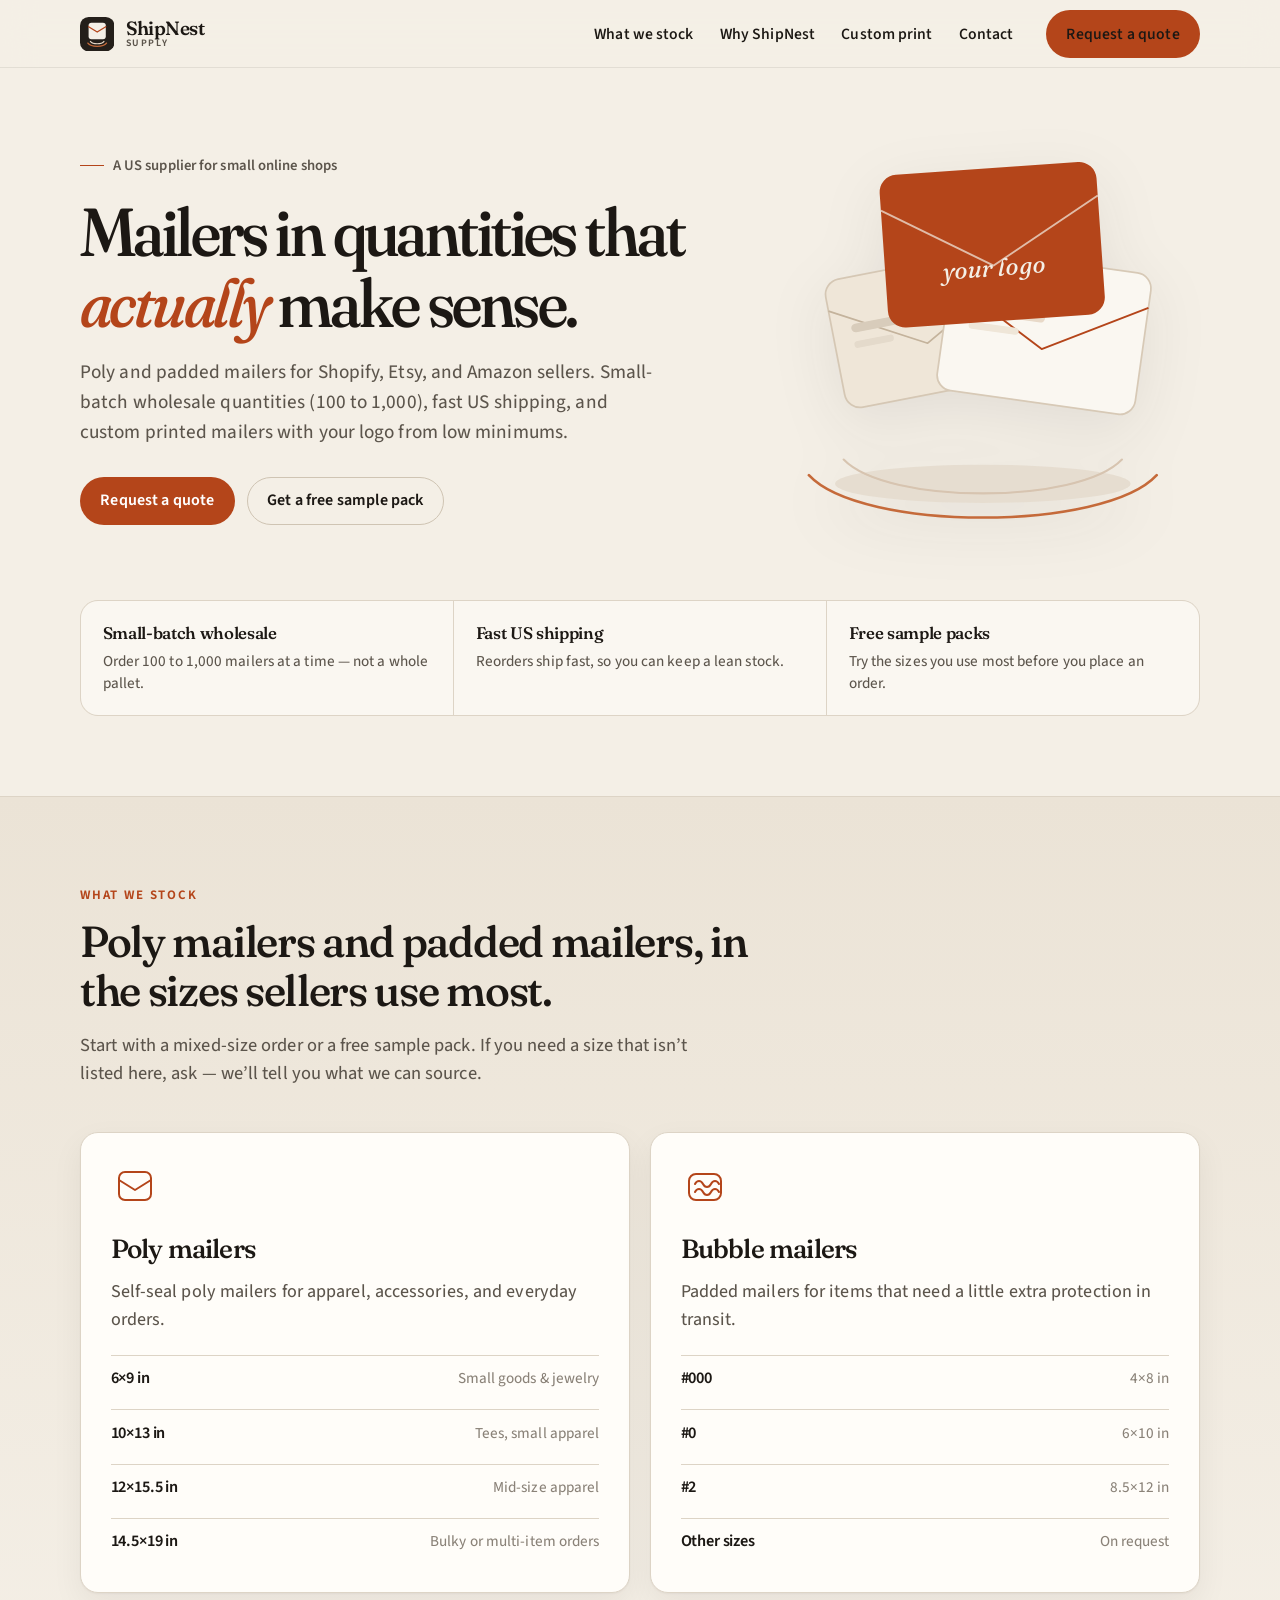
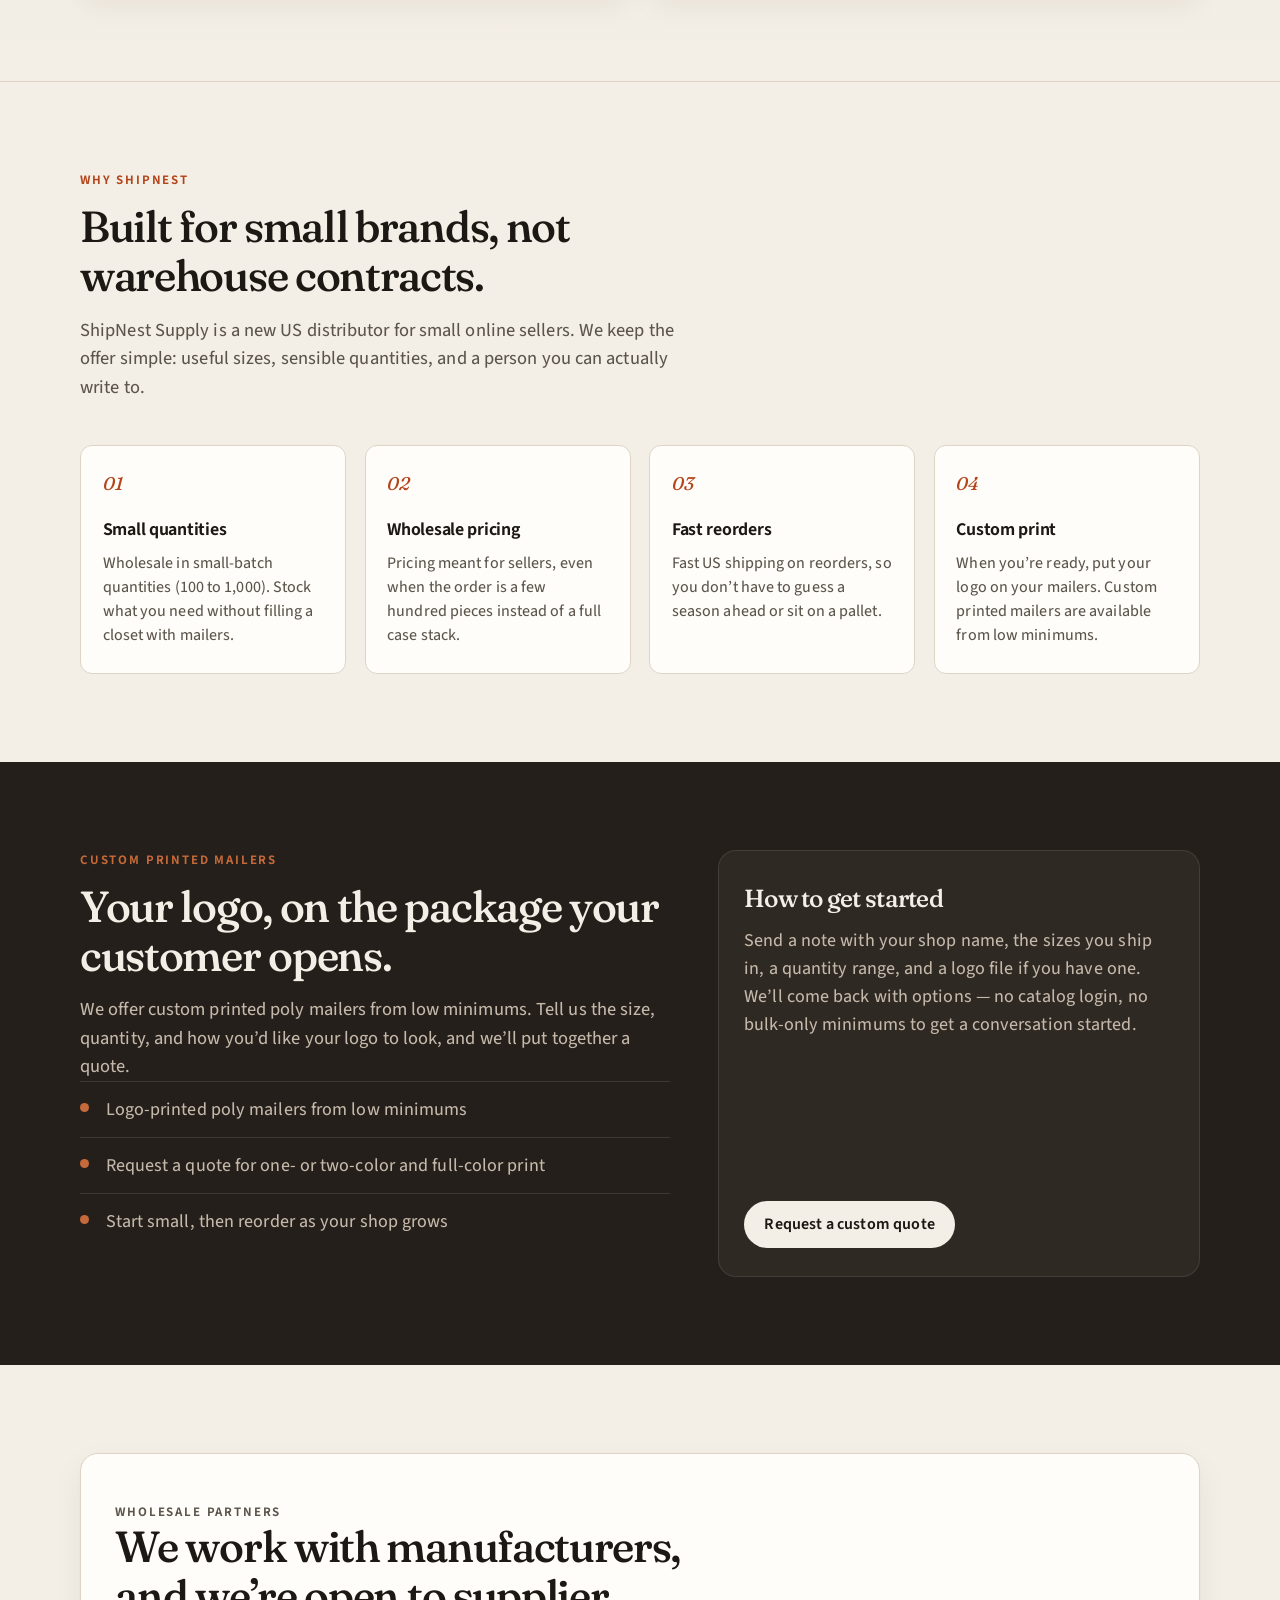
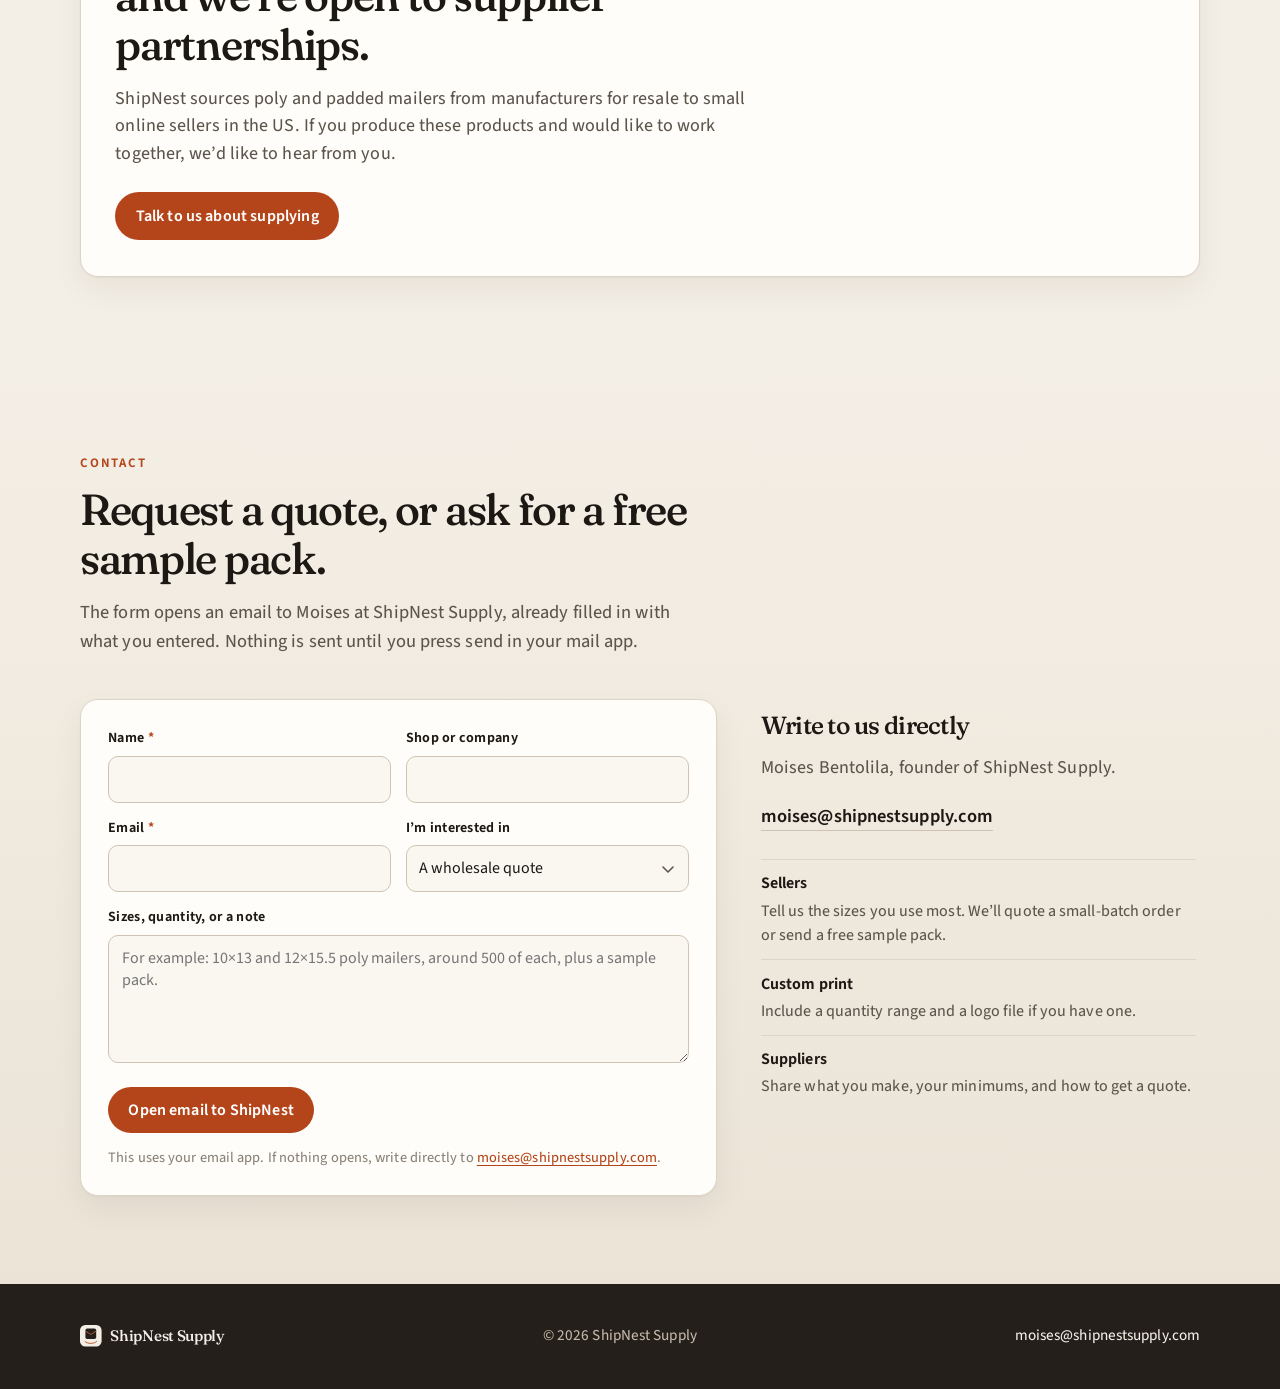
==== index.html @ fc14abb2 "ShipNest Supply site" ====
<!DOCTYPE html>
<html lang="en">
<head>
  <meta charset="utf-8">
  <meta name="viewport" content="width=device-width, initial-scale=1">
  <title>ShipNest Supply — Mailers for small online shops</title>
  <meta name="description" content="Wholesale poly and padded mailers for Shopify, Etsy, and Amazon sellers. Small-batch quantities from 100 to 1,000, fast US shipping, free sample packs, and custom printed mailers.">
  <link rel="canonical" href="https://shipnestsupply.com/">
  <meta name="theme-color" content="#f4efe6">
  <meta name="color-scheme" content="light">
  <meta name="author" content="Moises Bentolila, ShipNest Supply">
  <meta property="og:type" content="website">
  <meta property="og:site_name" content="ShipNest Supply">
  <meta property="og:locale" content="en_US">
  <meta property="og:url" content="https://shipnestsupply.com/">
  <meta property="og:title" content="ShipNest Supply — Mailers for small online shops">
  <meta property="og:description" content="Wholesale poly and padded mailers for Shopify, Etsy, and Amazon sellers. Small-batch quantities from 100 to 1,000, fast US shipping, free sample packs, and custom printed mailers.">
  <meta property="og:image" content="https://shipnestsupply.com/assets/og-image.png">
  <meta property="og:image:width" content="1200">
  <meta property="og:image:height" content="630">
  <meta property="og:image:alt" content="ShipNest Supply — mailers for small online shops">
  <meta name="twitter:card" content="summary_large_image">
  <meta name="twitter:title" content="ShipNest Supply — Mailers for small online shops">
  <meta name="twitter:description" content="Wholesale poly and padded mailers for small online sellers. Small-batch quantities, fast US shipping, and custom printed mailers.">
  <meta name="twitter:image" content="https://shipnestsupply.com/assets/og-image.png">
  <link rel="icon" href="favicon.svg" type="image/svg+xml">
  <link rel="apple-touch-icon" href="assets/apple-touch-icon.png">
  <link rel="stylesheet" href="styles.css">
  <script type="application/ld+json">
  {
    "@context": "https://schema.org",
    "@type": "Organization",
    "name": "ShipNest Supply",
    "url": "https://shipnestsupply.com/",
    "email": "moises@shipnestsupply.com",
    "founder": {
      "@type": "Person",
      "name": "Moises Bentolila"
    },
    "description": "A US distributor of poly and padded mailers for small online sellers, with custom printed mailers available by quote.",
    "areaServed": "US"
  }
  </script>
</head>
<body>
  <a class="skip-link" href="#main">Skip to content</a>

  <header class="site-header">
    <div class="wrap header-inner">
      <a class="logo" href="#top" aria-label="ShipNest Supply, home">
        <svg class="logo-mark" viewBox="0 0 48 48" fill="none" aria-hidden="true">
          <rect width="48" height="48" rx="12" fill="#241F1A"/>
          <rect x="12" y="8" width="24" height="23" rx="4" fill="#F4EFE6"/>
          <path d="M12 13.5 L24 21 L36 13.5" stroke="#B4451A" stroke-width="1.8" stroke-linecap="round" stroke-linejoin="round"/>
          <path d="M11 36.5 C15.5 42.5 32.5 42.5 37 36.5" stroke="#C56A3A" stroke-width="1.9" stroke-linecap="round"/>
          <path d="M14.5 34 C18 38.5 30 38.5 33.5 34" stroke="#E8D9C8" stroke-width="1.5" stroke-linecap="round"/>
        </svg>
        <span class="logo-wordmark">
          <span class="logo-name">ShipNest</span>
          <span class="logo-sub">Supply</span>
        </span>
      </a>

      <input type="checkbox" id="nav-toggle" class="nav-toggle" aria-hidden="true">
      <label for="nav-toggle" class="nav-toggle-btn" aria-label="Open menu">
        <span></span>
      </label>
      <nav class="site-nav" aria-label="Primary">
        <a href="#stock">What we stock</a>
        <a href="#why">Why ShipNest</a>
        <a href="#custom">Custom print</a>
        <a href="#contact">Contact</a>
        <a class="btn" href="#contact">Request a quote</a>
      </nav>
    </div>
  </header>

  <main id="main">
    <section class="hero" id="top">
      <div class="wrap hero-grid">
        <div>
          <p class="hero-kicker">A US supplier for small online shops</p>
          <h1>Mailers in quantities that <em>actually</em> make sense.</h1>
          <p class="hero-lead">Poly and padded mailers for Shopify, Etsy, and Amazon sellers. Small-batch wholesale quantities (100 to 1,000), fast US shipping, and custom printed mailers with your logo from low minimums.</p>
          <div class="btn-row">
            <a class="btn" href="#contact">Request a quote</a>
            <a class="btn btn-ghost" href="#contact" data-intent="sample">Get a free sample pack</a>
          </div>
        </div>
        <div class="hero-art" aria-hidden="true">
          <svg viewBox="0 0 520 460" fill="none" xmlns="http://www.w3.org/2000/svg" role="presentation">
            <ellipse cx="270" cy="400" rx="170" ry="22" fill="#e6ddd0"/>
            <path d="M70 390 C130 455 410 455 470 390" stroke="#c56a3a" stroke-width="3" stroke-linecap="round"/>
            <path d="M110 372 C160 424 380 424 430 372" stroke="#d7c4b0" stroke-width="2.4" stroke-linecap="round"/>
            <g transform="translate(86 168) rotate(-11)">
              <rect x="0" y="0" width="210" height="150" rx="18" fill="#efe6d8" stroke="#d5c7b4" stroke-width="2"/>
              <path d="M0 34 L105 92 L210 34" stroke="#c4b39c" stroke-width="2" stroke-linejoin="round"/>
              <rect x="22" y="54" width="70" height="10" rx="5" fill="#d8ccbb"/>
              <rect x="22" y="74" width="46" height="8" rx="4" fill="#e4dacb"/>
            </g>
            <g transform="translate(238 128) rotate(8)">
              <rect x="0" y="0" width="230" height="164" rx="18" fill="#faf7f1" stroke="#d7c9b6" stroke-width="2"/>
              <path d="M0 38 L115 102 L230 38" stroke="#b4451a" stroke-width="2.2" stroke-linejoin="round"/>
              <rect x="28" y="62" width="86" height="10" rx="5" fill="#e8d9c8"/>
              <rect x="28" y="82" width="58" height="8" rx="4" fill="#efe6d8"/>
            </g>
            <g transform="translate(150 46) rotate(-4)">
              <rect x="0" y="0" width="250" height="176" rx="20" fill="#b4451a"/>
              <path d="M0 40 L125 112 L250 40" stroke="#f4efe6" stroke-width="2.2" stroke-linejoin="round" opacity="0.7"/>
              <text x="125" y="124" text-anchor="middle" fill="#f4efe6" font-family="Fraunces, serif" font-size="28" font-style="italic">your logo</text>
            </g>
          </svg>
        </div>
      </div>
      <div class="wrap">
        <div class="hero-points">
          <div class="hero-point">
            <strong>Small-batch wholesale</strong>
            <p>Order 100 to 1,000 mailers at a time — not a whole pallet.</p>
          </div>
          <div class="hero-point">
            <strong>Fast US shipping</strong>
            <p>Reorders ship fast, so you can keep a lean stock.</p>
          </div>
          <div class="hero-point">
            <strong>Free sample packs</strong>
            <p>Try the sizes you use most before you place an order.</p>
          </div>
        </div>
      </div>
    </section>

    <section class="section stock" id="stock">
      <div class="wrap">
        <div class="section-head">
          <p class="section-kicker">What we stock</p>
          <h2 class="section-title">Poly mailers and padded mailers, in the sizes sellers use most.</h2>
          <p class="section-lead">Start with a mixed-size order or a free sample pack. If you need a size that isn’t listed here, ask — we’ll tell you what we can source.</p>
        </div>
        <div class="product-grid">
          <article class="product-card">
            <svg class="product-icon" viewBox="0 0 48 48" fill="none" aria-hidden="true">
              <rect x="8" y="10" width="32" height="28" rx="6" stroke="currentColor" stroke-width="2"/>
              <path d="M8 18 L24 28 L40 18" stroke="currentColor" stroke-width="2" stroke-linejoin="round"/>
            </svg>
            <h3>Poly mailers</h3>
            <p class="card-desc">Self-seal poly mailers for apparel, accessories, and everyday orders.</p>
            <ul class="size-list">
              <li><span class="size">6×9 in</span><span class="meta">Small goods &amp; jewelry</span></li>
              <li><span class="size">10×13 in</span><span class="meta">Tees, small apparel</span></li>
              <li><span class="size">12×15.5 in</span><span class="meta">Mid-size apparel</span></li>
              <li><span class="size">14.5×19 in</span><span class="meta">Bulky or multi-item orders</span></li>
            </ul>
          </article>
          <article class="product-card">
            <svg class="product-icon" viewBox="0 0 48 48" fill="none" aria-hidden="true">
              <rect x="8" y="12" width="32" height="26" rx="7" stroke="currentColor" stroke-width="2"/>
              <path d="M14 22 c2-4 6-4 8 0 c2 4 6 4 8 0 c2-4 6-4 8 0" stroke="currentColor" stroke-width="2" stroke-linecap="round"/>
              <path d="M14 30 c2-4 6-4 8 0 c2 4 6 4 8 0 c2-4 6-4 8 0" stroke="currentColor" stroke-width="2" stroke-linecap="round"/>
            </svg>
            <h3>Bubble mailers</h3>
            <p class="card-desc">Padded mailers for items that need a little extra protection in transit.</p>
            <ul class="size-list">
              <li><span class="size">#000</span><span class="meta">4×8 in</span></li>
              <li><span class="size">#0</span><span class="meta">6×10 in</span></li>
              <li><span class="size">#2</span><span class="meta">8.5×12 in</span></li>
              <li><span class="size">Other sizes</span><span class="meta">On request</span></li>
            </ul>
          </article>
        </div>
      </div>
    </section>

    <section class="section" id="why">
      <div class="wrap">
        <div class="section-head">
          <p class="section-kicker">Why ShipNest</p>
          <h2 class="section-title">Built for small brands, not warehouse contracts.</h2>
          <p class="section-lead">ShipNest Supply is a new US distributor for small online sellers. We keep the offer simple: useful sizes, sensible quantities, and a person you can actually write to.</p>
        </div>
        <div class="why-grid">
          <article class="why-card">
            <span class="why-num">01</span>
            <h3>Small quantities</h3>
            <p>Wholesale in small-batch quantities (100 to 1,000). Stock what you need without filling a closet with mailers.</p>
          </article>
          <article class="why-card">
            <span class="why-num">02</span>
            <h3>Wholesale pricing</h3>
            <p>Pricing meant for sellers, even when the order is a few hundred pieces instead of a full case stack.</p>
          </article>
          <article class="why-card">
            <span class="why-num">03</span>
            <h3>Fast reorders</h3>
            <p>Fast US shipping on reorders, so you don’t have to guess a season ahead or sit on a pallet.</p>
          </article>
          <article class="why-card">
            <span class="why-num">04</span>
            <h3>Custom print</h3>
            <p>When you’re ready, put your logo on your mailers. Custom printed mailers are available from low minimums.</p>
          </article>
        </div>
      </div>
    </section>

    <section class="section custom" id="custom">
      <div class="wrap custom-grid">
        <div>
          <p class="section-kicker">Custom printed mailers</p>
          <h2 class="section-title">Your logo, on the package your customer opens.</h2>
          <p class="section-lead">We offer custom printed poly mailers from low minimums. Tell us the size, quantity, and how you’d like your logo to look, and we’ll put together a quote.</p>
          <ul class="custom-notes">
            <li>Logo-printed poly mailers from low minimums</li>
            <li>Request a quote for one- or two-color and full-color print</li>
            <li>Start small, then reorder as your shop grows</li>
          </ul>
        </div>
        <aside class="custom-panel">
          <h3>How to get started</h3>
          <p>Send a note with your shop name, the sizes you ship in, a quantity range, and a logo file if you have one. We’ll come back with options — no catalog login, no bulk-only minimums to get a conversation started.</p>
          <a class="btn btn-light" href="#contact" data-intent="custom">Request a custom quote</a>
        </aside>
      </div>
    </section>

    <section class="section" id="partners">
      <div class="wrap">
        <div class="partners-box">
          <p class="section-kicker">Wholesale partners</p>
          <h2 class="section-title">We work with manufacturers, and we’re open to supplier partnerships.</h2>
          <p>ShipNest sources poly and padded mailers from manufacturers for resale to small online sellers in the US. If you produce these products and would like to work together, we’d like to hear from you.</p>
          <a class="btn" href="#contact" data-intent="partner">Talk to us about supplying</a>
        </div>
      </div>
    </section>

    <section class="section contact" id="contact">
      <div class="wrap">
        <div class="section-head">
          <p class="section-kicker">Contact</p>
          <h2 class="section-title">Request a quote, or ask for a free sample pack.</h2>
          <p class="section-lead">The form opens an email to Moises at ShipNest Supply, already filled in with what you entered. Nothing is sent until you press send in your mail app.</p>
        </div>
        <div class="contact-grid">
          <form class="quote-form" id="quote-form" action="mailto:moises@shipnestsupply.com" method="post" enctype="text/plain">
            <div class="form-row">
              <div class="field">
                <label for="name">Name <span class="req" aria-hidden="true">*</span></label>
                <input id="name" name="name" type="text" autocomplete="name" required>
              </div>
              <div class="field">
                <label for="shop">Shop or company</label>
                <input id="shop" name="shop" type="text" autocomplete="organization">
              </div>
            </div>
            <div class="form-row">
              <div class="field">
                <label for="email">Email <span class="req" aria-hidden="true">*</span></label>
                <input id="email" name="email" type="email" autocomplete="email" required>
              </div>
              <div class="field">
                <label for="intent">I’m interested in</label>
                <select id="intent" name="intent">
                  <option value="quote">A wholesale quote</option>
                  <option value="sample">A free sample pack</option>
                  <option value="custom">Custom printed mailers</option>
                  <option value="partner">A supplier partnership</option>
                </select>
              </div>
            </div>
            <div class="field">
              <label for="message">Sizes, quantity, or a note</label>
              <textarea id="message" name="message" placeholder="For example: 10×13 and 12×15.5 poly mailers, around 500 of each, plus a sample pack."></textarea>
            </div>
            <button class="btn" type="submit">Open email to ShipNest</button>
            <p class="form-note">This uses your email app. If nothing opens, write directly to <a href="mailto:moises@shipnestsupply.com">moises@shipnestsupply.com</a>.</p>
            <p class="form-status" id="form-status" hidden></p>
          </form>
          <aside class="contact-aside">
            <h3>Write to us directly</h3>
            <p>Moises Bentolila, founder of ShipNest Supply.</p>
            <a class="contact-email" href="mailto:moises@shipnestsupply.com">moises@shipnestsupply.com</a>
            <ul class="aside-list">
              <li>
                <strong>Sellers</strong>
                Tell us the sizes you use most. We’ll quote a small-batch order or send a free sample pack.
              </li>
              <li>
                <strong>Custom print</strong>
                Include a quantity range and a logo file if you have one.
              </li>
              <li>
                <strong>Suppliers</strong>
                Share what you make, your minimums, and how to get a quote.
              </li>
            </ul>
          </aside>
        </div>
      </div>
    </section>
  </main>

  <footer class="site-footer">
    <div class="wrap footer-inner">
      <div class="footer-brand">
        <svg viewBox="0 0 48 48" fill="none" aria-hidden="true">
          <rect width="48" height="48" rx="12" fill="#F4EFE6"/>
          <rect x="12" y="8" width="24" height="23" rx="4" fill="#241F1A"/>
          <path d="M12 13.5 L24 21 L36 13.5" stroke="#C56A3A" stroke-width="1.8" stroke-linecap="round" stroke-linejoin="round"/>
          <path d="M11 36.5 C15.5 42.5 32.5 42.5 37 36.5" stroke="#B4451A" stroke-width="1.9" stroke-linecap="round"/>
        </svg>
        ShipNest Supply
      </div>
      <p>© 2026 ShipNest Supply</p>
      <a href="mailto:moises@shipnestsupply.com">moises@shipnestsupply.com</a>
    </div>
  </footer>

  <script src="script.js"></script>
</body>
</html>
---- styles.css ----
/* ShipNest Supply — one-page site
   Warm neutrals + terracotta. No external assets at runtime. */

:root {
  --paper: #f4efe6;
  --paper-deep: #ebe3d6;
  --paper-soft: #faf7f1;
  --card: #fffdf9;
  --ink: #1c1814;
  --ink-soft: #5c554c;
  --ink-faint: #8a8278;
  --line: #ddd4c6;
  --line-strong: #cfc4b3;
  --accent: #b4451a;
  --accent-hover: #933712;
  --accent-soft: #f3e0d2;
  --accent-mid: #c56a3a;
  --dark: #241f1a;
  --dark-2: #2f2923;
  --on-dark: #f4efe6;
  --on-dark-muted: #c4b8aa;
  --shadow: 0 1px 2px rgba(28, 24, 20, 0.04), 0 12px 32px rgba(28, 24, 20, 0.06);
  --radius: 18px;
  --radius-sm: 12px;
  --header-h: 4.25rem;
  --content: 70rem;
  --font-serif: "Fraunces", "Iowan Old Style", "Palatino Linotype", Palatino, serif;
  --font-sans: "Source Sans 3", "Source Sans Pro", "Segoe UI", "Helvetica Neue", Helvetica, Arial, sans-serif;
  --ease: cubic-bezier(0.22, 1, 0.36, 1);
}

@font-face {
  font-family: "Fraunces";
  src: url("fonts/fraunces-variable.woff") format("woff");
  font-weight: 100 900;
  font-style: normal;
  font-display: swap;
}

@font-face {
  font-family: "Fraunces";
  src: url("fonts/fraunces-italic-variable.woff") format("woff");
  font-weight: 100 900;
  font-style: italic;
  font-display: swap;
}

@font-face {
  font-family: "Source Sans 3";
  src: url("fonts/source-sans-3-variable.woff") format("woff");
  font-weight: 200 900;
  font-style: normal;
  font-display: swap;
}

*,
*::before,
*::after {
  box-sizing: border-box;
}

html {
  scroll-behavior: smooth;
  scroll-padding-top: calc(var(--header-h) + 0.75rem);
}

body {
  margin: 0;
  color: var(--ink);
  background: var(--paper);
  font-family: var(--font-sans);
  font-size: 1.125rem;
  font-weight: 440;
  line-height: 1.55;
  letter-spacing: 0.005em;
  -webkit-font-smoothing: antialiased;
  text-rendering: optimizeLegibility;
}

img,
svg {
  display: block;
  max-width: 100%;
}

a {
  color: var(--accent);
  text-decoration-thickness: 1px;
  text-underline-offset: 0.18em;
  transition: color 0.2s var(--ease);
}

a:hover {
  color: var(--accent-hover);
}

:focus-visible {
  outline: 2px solid var(--accent);
  outline-offset: 3px;
}

.skip-link {
  position: absolute;
  left: 1rem;
  top: -4rem;
  z-index: 100;
  padding: 0.6rem 1rem;
  background: var(--ink);
  color: var(--on-dark);
  border-radius: 8px;
  text-decoration: none;
}

.skip-link:focus {
  top: 1rem;
}

.wrap {
  width: min(100% - 2.5rem, var(--content));
  margin-inline: auto;
}

.section {
  padding: 5.5rem 0;
}

.section-kicker {
  margin: 0 0 0.75rem;
  color: var(--accent);
  font-family: var(--font-sans);
  font-size: 0.8125rem;
  font-weight: 650;
  letter-spacing: 0.14em;
  text-transform: uppercase;
}

.section-title {
  margin: 0 0 1rem;
  font-family: var(--font-serif);
  font-size: clamp(2rem, 3.4vw, 2.85rem);
  font-weight: 520;
  font-variation-settings: "SOFT" 40, "WONK" 0, "opsz" 48;
  letter-spacing: -0.03em;
  line-height: 1.12;
}

.section-lead {
  margin: 0;
  max-width: 38rem;
  color: var(--ink-soft);
  font-size: 1.15rem;
}

.section-head {
  margin-bottom: 2.75rem;
  max-width: 42rem;
}

/* Header
   ------------------------------------------------------------------ */
.site-header {
  position: sticky;
  top: 0;
  z-index: 50;
  height: var(--header-h);
  background: color-mix(in srgb, var(--paper) 88%, transparent);
  backdrop-filter: blur(16px) saturate(1.2);
  -webkit-backdrop-filter: blur(16px) saturate(1.2);
  border-bottom: 1px solid rgb(28 24 20 / 0.08);
}

.header-inner {
  display: flex;
  align-items: center;
  justify-content: space-between;
  height: var(--header-h);
  gap: 1rem;
}

.logo {
  display: flex;
  align-items: center;
  gap: 0.7rem;
  color: inherit;
  text-decoration: none;
  min-width: 0;
}

.logo:hover {
  color: inherit;
}

.logo-mark {
  width: 2.15rem;
  height: 2.15rem;
  flex: 0 0 auto;
}

.logo-wordmark {
  display: flex;
  flex-direction: column;
  gap: 0.05rem;
  line-height: 1;
}

.logo-name {
  font-family: var(--font-serif);
  font-size: 1.2rem;
  font-weight: 580;
  font-variation-settings: "SOFT" 30, "WONK" 0, "opsz" 24;
  letter-spacing: -0.03em;
}

.logo-sub {
  font-size: 0.62rem;
  font-weight: 650;
  letter-spacing: 0.16em;
  text-transform: uppercase;
  color: var(--ink-soft);
}

.nav-toggle {
  position: absolute;
  opacity: 0;
  pointer-events: none;
}

.nav-toggle-btn {
  display: none;
  width: 2.75rem;
  height: 2.75rem;
  place-items: center;
  border: 1px solid var(--line);
  border-radius: 10px;
  background: var(--card);
  cursor: pointer;
}

.nav-toggle-btn span,
.nav-toggle-btn span::before,
.nav-toggle-btn span::after {
  display: block;
  width: 1.1rem;
  height: 1.5px;
  background: var(--ink);
  position: relative;
  transition: transform 0.2s var(--ease), opacity 0.2s;
}

.nav-toggle-btn span::before,
.nav-toggle-btn span::after {
  content: "";
  position: absolute;
  left: 0;
}

.nav-toggle-btn span::before { top: -5px; }
.nav-toggle-btn span::after { top: 5px; }

.site-nav {
  display: flex;
  align-items: center;
  gap: 0.15rem 1.65rem;
}

.site-nav a {
  color: var(--ink);
  text-decoration: none;
  font-size: 0.98rem;
  font-weight: 560;
}

.site-nav a:hover {
  color: var(--accent);
}

.site-nav .btn {
  margin-left: 0.4rem;
}

/* Buttons
   ------------------------------------------------------------------ */
.btn {
  display: inline-flex;
  align-items: center;
  justify-content: center;
  gap: 0.45rem;
  min-height: 2.9rem;
  padding: 0.65rem 1.2rem;
  border-radius: 999px;
  border: 1px solid transparent;
  background: var(--accent);
  color: #fff;
  font-family: var(--font-sans);
  font-size: 1rem;
  font-weight: 620;
  letter-spacing: 0.01em;
  text-decoration: none;
  cursor: pointer;
  transition: background 0.2s var(--ease), color 0.2s, border-color 0.2s, transform 0.2s var(--ease);
}

.btn:hover {
  background: var(--accent-hover);
  color: #fff;
}

.btn:active {
  transform: translateY(1px);
}

.btn-ghost {
  background: transparent;
  color: var(--ink);
  border-color: var(--line-strong);
}

.btn-ghost:hover {
  background: var(--card);
  color: var(--ink);
  border-color: var(--ink);
}

.btn-light {
  background: var(--on-dark);
  color: var(--ink);
}

.btn-light:hover {
  background: #fff;
  color: var(--ink);
}

.btn-row {
  display: flex;
  flex-wrap: wrap;
  gap: 0.75rem;
}

/* Hero
   ------------------------------------------------------------------ */
.hero {
  padding: 4.25rem 0 5rem;
  position: relative;
  overflow: hidden;
}

.hero-grid {
  display: grid;
  grid-template-columns: minmax(0, 1.15fr) minmax(18rem, 0.85fr);
  gap: 3.5rem;
  align-items: center;
}

.hero-kicker {
  display: inline-flex;
  align-items: center;
  gap: 0.55rem;
  margin: 0 0 1.15rem;
  color: var(--ink-soft);
  font-size: 0.92rem;
  font-weight: 600;
}

.hero-kicker::before {
  content: "";
  width: 1.5rem;
  height: 1px;
  background: var(--accent);
}

.hero h1 {
  margin: 0 0 1.25rem;
  font-family: var(--font-serif);
  font-size: clamp(2.45rem, 5.3vw, 4.35rem);
  font-weight: 530;
  font-variation-settings: "SOFT" 50, "WONK" 0, "opsz" 96;
  letter-spacing: -0.038em;
  line-height: 1.05;
}

.hero h1 em {
  font-style: italic;
  font-weight: 480;
  font-variation-settings: "SOFT" 70, "WONK" 1, "opsz" 96;
  color: var(--accent);
}

.hero-lead {
  margin: 0 0 1.85rem;
  max-width: 36rem;
  color: var(--ink-soft);
  font-size: 1.2rem;
  line-height: 1.55;
}

.hero-art {
  position: relative;
  min-height: 22rem;
}

.hero-art svg {
  width: 100%;
  height: auto;
  filter: drop-shadow(0 18px 30px rgb(28 24 20 / 0.08));
}

.hero-points {
  display: grid;
  grid-template-columns: repeat(3, minmax(0, 1fr));
  gap: 1px;
  margin-top: 4rem;
  background: var(--line);
  border: 1px solid var(--line);
  border-radius: var(--radius);
  overflow: hidden;
}

.hero-point {
  background: var(--paper-soft);
  padding: 1.2rem 1.35rem 1.3rem;
}

.hero-point strong {
  display: block;
  margin-bottom: 0.25rem;
  font-family: var(--font-serif);
  font-size: 1.05rem;
  font-weight: 550;
  font-variation-settings: "SOFT" 20, "opsz" 18, "WONK" 0;
  letter-spacing: -0.02em;
}

.hero-point p {
  margin: 0;
  color: var(--ink-soft);
  font-size: 0.95rem;
  line-height: 1.45;
}

/* Products
   ------------------------------------------------------------------ */
.stock {
  background: linear-gradient(180deg, var(--paper-deep) 0%, var(--paper) 100%);
  border-block: 1px solid var(--line);
}

.product-grid {
  display: grid;
  grid-template-columns: 1fr 1fr;
  gap: 1.25rem;
}

.product-card {
  display: flex;
  flex-direction: column;
  background: var(--card);
  border: 1px solid var(--line);
  border-radius: var(--radius);
  padding: 1.85rem 1.85rem 1.7rem;
  box-shadow: var(--shadow);
}

.product-icon {
  width: 3rem;
  height: 3rem;
  margin-bottom: 1.15rem;
  color: var(--accent);
}

.product-card h3 {
  margin: 0 0 0.5rem;
  font-family: var(--font-serif);
  font-size: 1.65rem;
  font-weight: 540;
  font-variation-settings: "SOFT" 30, "opsz" 28, "WONK" 0;
  letter-spacing: -0.03em;
}

.product-card .card-desc {
  margin: 0 0 1.35rem;
  color: var(--ink-soft);
}

.size-list {
  list-style: none;
  margin: 0;
  padding: 0;
  display: grid;
  gap: 0.45rem;
}

.size-list li {
  display: flex;
  justify-content: space-between;
  align-items: baseline;
  gap: 1rem;
  padding: 0.65rem 0;
  border-top: 1px solid var(--line);
  font-size: 1.02rem;
}

.size-list .size {
  font-weight: 620;
  letter-spacing: -0.01em;
}

.size-list .meta {
  color: var(--ink-faint);
  font-size: 0.95rem;
}


/* Why
   ------------------------------------------------------------------ */
.why-grid {
  display: grid;
  grid-template-columns: repeat(4, minmax(0, 1fr));
  gap: 1.15rem;
}

.why-card {
  padding: 1.5rem 1.35rem 1.6rem;
  background: var(--card);
  border: 1px solid var(--line);
  border-radius: var(--radius-sm);
}

.why-num {
  display: block;
  margin-bottom: 1.1rem;
  color: var(--accent);
  font-family: var(--font-serif);
  font-size: 1.15rem;
  font-style: italic;
  font-variation-settings: "SOFT" 60, "opsz" 20, "WONK" 1;
}

.why-card h3 {
  margin: 0 0 0.45rem;
  font-size: 1.12rem;
  font-weight: 650;
  letter-spacing: -0.015em;
}

.why-card p {
  margin: 0;
  color: var(--ink-soft);
  font-size: 1rem;
  line-height: 1.5;
}

/* Custom
   ------------------------------------------------------------------ */
.custom {
  background: var(--dark);
  color: var(--on-dark);
}

.custom .section-kicker {
  color: var(--accent-mid);
}

.custom .section-lead {
  color: var(--on-dark-muted);
}

.custom-grid {
  display: grid;
  grid-template-columns: minmax(0, 1.1fr) minmax(0, 0.9fr);
  gap: 3rem;
  align-items: stretch;
}

.custom-notes {
  list-style: none;
  margin: 0 0 1.75rem;
  padding: 0;
}

.custom-notes li {
  position: relative;
  padding: 0.85rem 0 0.85rem 1.6rem;
  border-top: 1px solid rgb(244 239 230 / 0.12);
  color: var(--on-dark-muted);
}


.custom-notes li::before {
  content: "";
  position: absolute;
  left: 0;
  top: 1.3rem;
  width: 0.55rem;
  height: 0.55rem;
  border-radius: 50%;
  background: var(--accent-mid);
}

.custom-panel {
  background: var(--dark-2);
  border: 1px solid rgb(244 239 230 / 0.1);
  border-radius: var(--radius);
  padding: 1.75rem 1.6rem;
  display: flex;
  flex-direction: column;
}

.custom-panel h3 {
  margin: 0 0 0.6rem;
  font-family: var(--font-serif);
  font-size: 1.55rem;
  font-weight: 520;
  font-variation-settings: "SOFT" 40, "opsz" 28, "WONK" 0;
  letter-spacing: -0.03em;
}

.custom-panel p {
  margin: 0 0 1.35rem;
  color: var(--on-dark-muted);
}

.custom-panel .btn {
  margin-top: auto;
  align-self: flex-start;
}

/* Partners
   ------------------------------------------------------------------ */
.partners-box {
  padding: 2.25rem 2.15rem;
  background: var(--card);
  border: 1px solid var(--line);
  border-radius: var(--radius);
  box-shadow: var(--shadow);
}

.partners-box .section-title {
  max-width: 22ch;
}

.partners-box p {
  margin: 0.75rem 0 0;
  color: var(--ink-soft);
  max-width: 42rem;
}

.partners-box .btn {
  margin-top: 1.5rem;
}

/* Contact
   ------------------------------------------------------------------ */
.contact {
  background:
    linear-gradient(180deg, transparent, var(--paper-deep) 100%);
}

.contact-grid {
  display: grid;
  grid-template-columns: minmax(0, 1.15fr) minmax(16rem, 0.8fr);
  gap: 2.5rem;
  align-items: start;
}

.quote-form {
  background: var(--card);
  border: 1px solid var(--line);
  border-radius: var(--radius);
  padding: 1.75rem 1.7rem 1.6rem;
  box-shadow: var(--shadow);
}

.form-row {
  display: grid;
  grid-template-columns: 1fr 1fr;
  gap: 0.9rem;
}

.field {
  margin-bottom: 0.95rem;
}

.field label {
  display: block;
  margin-bottom: 0.35rem;
  font-size: 0.88rem;
  font-weight: 650;
  letter-spacing: 0.02em;
}

.req {
  color: var(--accent);
}

.field input,
.field select,
.field textarea {
  width: 100%;
  padding: 0.7rem 0.8rem;
  border: 1px solid var(--line-strong);
  border-radius: 10px;
  background: var(--paper-soft);
  color: var(--ink);
  font-family: inherit;
  font-size: 1rem;
  line-height: 1.4;
  appearance: none;
  transition: border-color 0.15s, box-shadow 0.15s;
}

.field select {
  background-image: url("data:image/svg+xml,%3Csvg xmlns='http://www.w3.org/2000/svg' width='16' height='16' fill='none' stroke='%235c554c' stroke-width='1.6' stroke-linecap='round' stroke-linejoin='round'%3E%3Cpath d='M3 6l5 5 5-5'/%3E%3C/svg%3E");
  background-repeat: no-repeat;
  background-position: right 0.75rem center;
  padding-right: 2.2rem;
}

.field textarea {
  min-height: 8rem;
  resize: vertical;
}

.field input:hover,
.field select:hover,
.field textarea:hover {
  border-color: #b9ad9b;
}

.field input:focus,
.field select:focus,
.field textarea:focus {
  outline: none;
  border-color: var(--accent);
  box-shadow: 0 0 0 3px var(--accent-soft);
  background: #fff;
}

.form-note {
  margin: 0.85rem 0 0;
  color: var(--ink-faint);
  font-size: 0.9rem;
}

.form-status {
  margin: 0.75rem 0 0;
  font-size: 0.95rem;
  color: var(--ink-soft);
}

.form-status[hidden] {
  display: none;
}

.contact-aside {
  padding: 0.4rem 0.25rem 0;
}

.contact-aside h3 {
  margin: 0 0 0.6rem;
  font-family: var(--font-serif);
  font-size: 1.55rem;
  font-weight: 520;
  font-variation-settings: "SOFT" 30, "opsz" 24, "WONK" 0;
  letter-spacing: -0.03em;
}

.contact-aside p {
  margin: 0 0 1.25rem;
  color: var(--ink-soft);
}

.contact-email {
  display: inline-block;
  margin-bottom: 1.75rem;
  color: var(--ink);
  font-weight: 620;
  font-size: 1.15rem;
  text-decoration: none;
  border-bottom: 1px solid var(--line-strong);
}

.contact-email:hover {
  color: var(--accent);
  border-color: var(--accent);
}

.aside-list {
  list-style: none;
  margin: 0;
  padding: 0;
}

.aside-list li {
  padding: 0.7rem 0;
  border-top: 1px solid var(--line);
  color: var(--ink-soft);
  font-size: 1rem;
}

.aside-list strong {
  display: block;
  color: var(--ink);
  font-weight: 650;
  margin-bottom: 0.15rem;
}

/* Footer
   ------------------------------------------------------------------ */
.site-footer {
  background: var(--dark);
  color: var(--on-dark-muted);
  padding: 1.6rem 0;
  font-size: 0.95rem;
}

.footer-inner {
  display: flex;
  flex-wrap: wrap;
  justify-content: space-between;
  align-items: center;
  gap: 0.75rem 1.5rem;
}

.site-footer a {
  color: var(--on-dark);
  text-decoration: none;
}

.site-footer a:hover {
  color: #fff;
  text-decoration: underline;
}

.footer-brand {
  display: flex;
  align-items: center;
  gap: 0.55rem;
  color: var(--on-dark);
  font-family: var(--font-serif);
  font-weight: 520;
  letter-spacing: -0.02em;
}

.footer-brand svg {
  width: 1.35rem;
  height: 1.35rem;
}

/* Mobile
   ------------------------------------------------------------------ */
@media (max-width: 860px) {
  .hero-grid,
  .product-grid,
  .custom-grid,
  .contact-grid,
  .partners-box {
    grid-template-columns: 1fr;
  }

  .why-grid {
    grid-template-columns: 1fr 1fr;
  }

  .hero-points {
    grid-template-columns: 1fr;
  }

  .hero {
    padding-top: 2.5rem;
  }

  .hero-art {
    min-height: 0;
    max-width: 19.5rem;
    margin-inline: auto;
  }

  .nav-toggle-btn {
    display: grid;
  }

  .site-nav {
    display: none;
    position: absolute;
    top: calc(var(--header-h) + 0.5rem);
    left: 1.25rem;
    right: 1.25rem;
    flex-direction: column;
    align-items: stretch;
    gap: 0;
    padding: 0.5rem;
    background: var(--card);
    border: 1px solid var(--line);
    border-radius: 14px;
    box-shadow: var(--shadow);
  }

  .site-nav a {
    padding: 0.8rem 0.9rem;
    border-radius: 10px;
  }

  .site-nav a:hover {
    background: var(--paper);
  }

  .site-nav .btn {
    margin: 0.4rem 0.4rem 0.5rem;
  }

  .nav-toggle:checked ~ .site-nav {
    display: flex;
  }

  .nav-toggle:checked + .nav-toggle-btn span {
    background: transparent;
  }

  .nav-toggle:checked + .nav-toggle-btn span::before {
    top: 0;
    transform: rotate(45deg);
  }

  .nav-toggle:checked + .nav-toggle-btn span::after {
    top: 0;
    transform: rotate(-45deg);
  }

  .form-row {
    grid-template-columns: 1fr;
  }
}

@media (max-width: 540px) {
  body {
    font-size: 1.0625rem;
  }

  .wrap {
    width: min(100% - 1.5rem, var(--content));
  }

  .section {
    padding: 3.75rem 0;
  }

  .hero {
    padding: 2rem 0 2.5rem;
  }

  .hero .btn-row {
    flex-direction: column;
    align-items: stretch;
  }

  .hero-points {
    margin-top: 2.25rem;
  }

  .why-grid {
    grid-template-columns: 1fr;
  }

  .product-card,
  .quote-form,
  .partners-box,
  .custom-panel {
    padding: 1.35rem 1.2rem;
  }

  .footer-inner {
    flex-direction: column;
    align-items: flex-start;
  }
}

@media (prefers-reduced-motion: reduce) {
  html {
    scroll-behavior: auto;
  }

  *,
  *::before,
  *::after {
    transition: none !important;
    animation: none !important;
  }
}
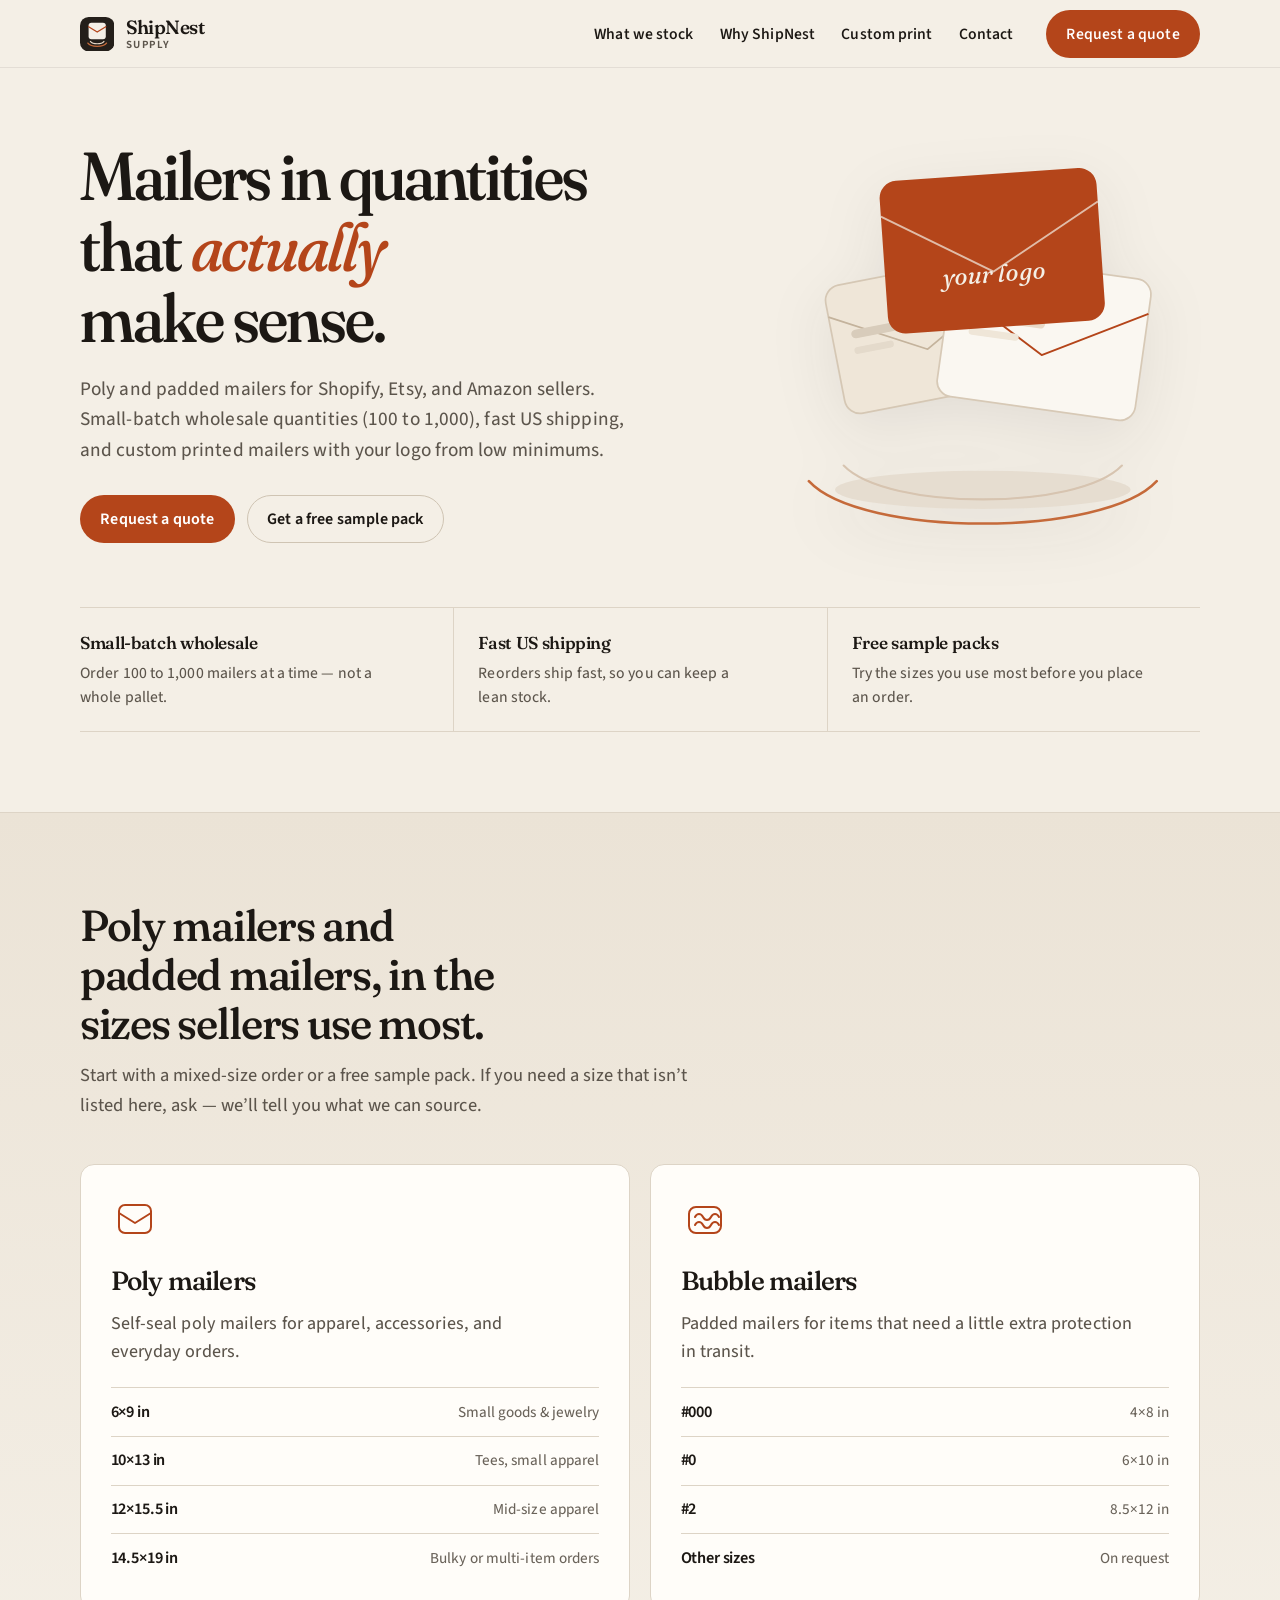
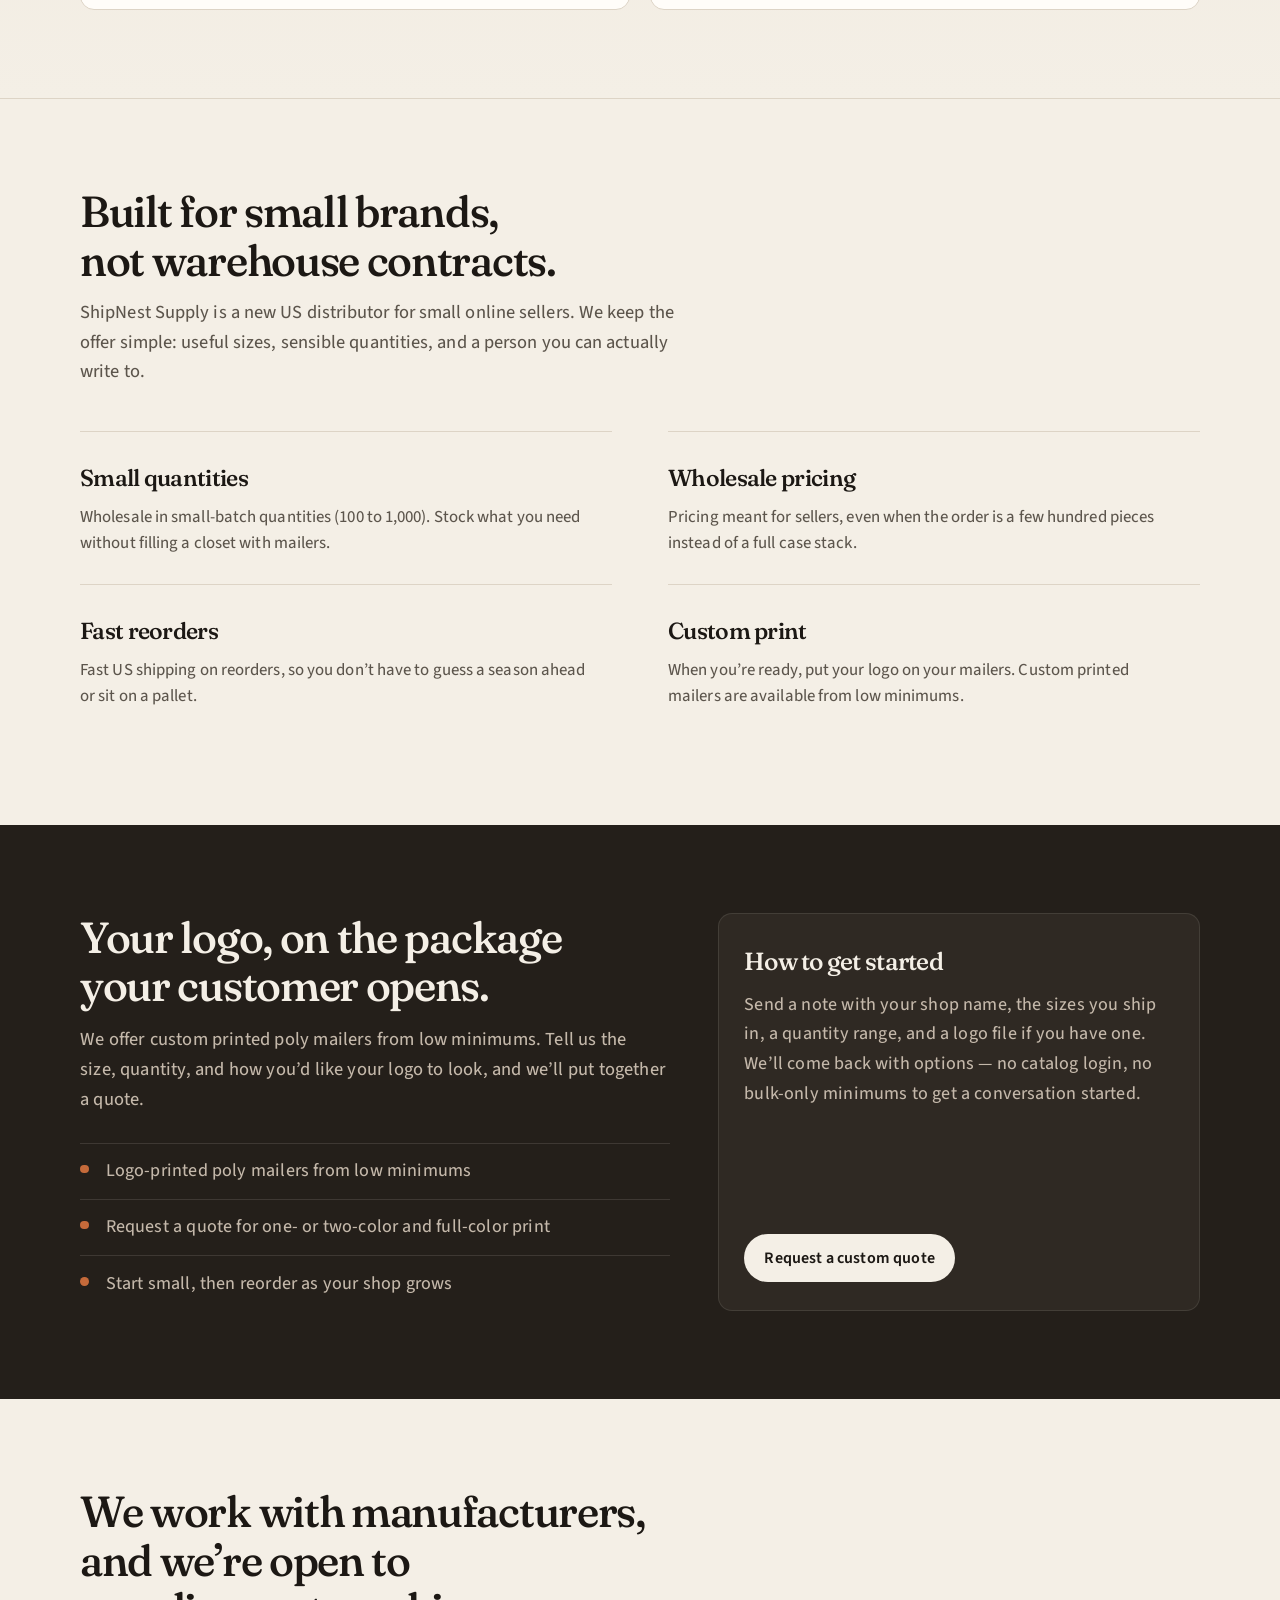
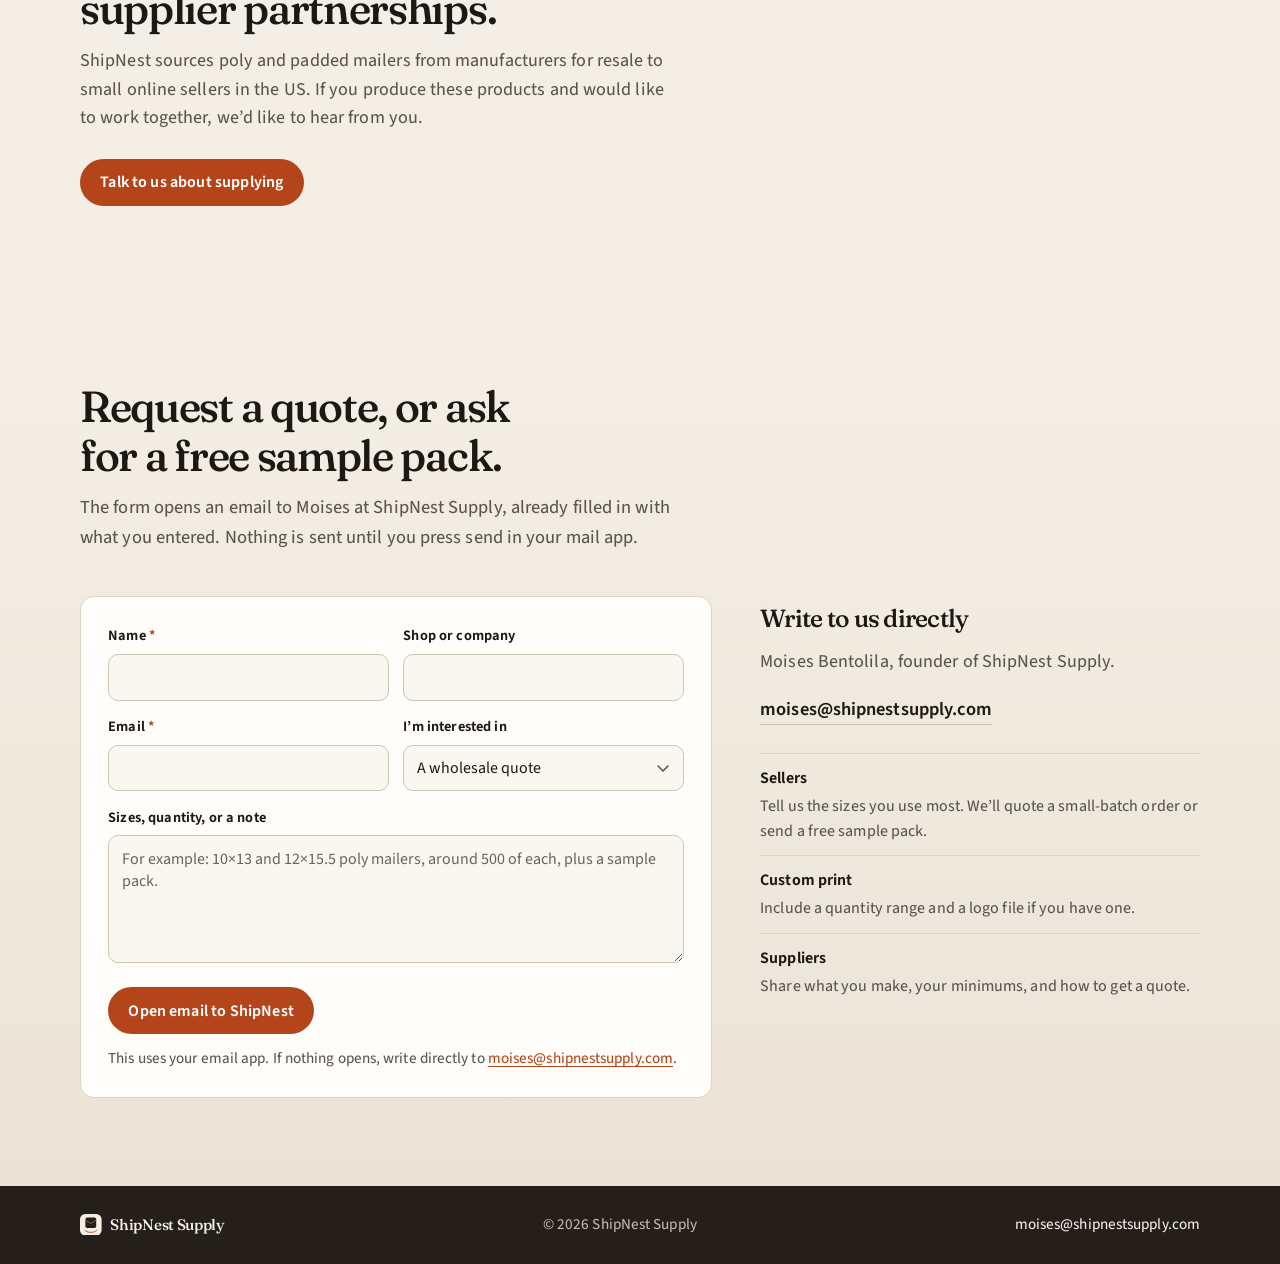
==== commit ce2068a8: "Polish typography, spacing, and accessibility Refine the existing cream-and-terracotta one-page site" ====
--- a/index.html
+++ b/index.html
@@ -42,7 +42,7 @@
   }
   </script>
 </head>
-<body>
+<body id="top">
   <a class="skip-link" href="#main">Skip to content</a>
 
   <header class="site-header">
@@ -61,11 +61,11 @@
         </span>
       </a>
 
-      <input type="checkbox" id="nav-toggle" class="nav-toggle" aria-hidden="true">
-      <label for="nav-toggle" class="nav-toggle-btn" aria-label="Open menu">
-        <span></span>
-      </label>
-      <nav class="site-nav" aria-label="Primary">
+      <button type="button" class="nav-toggle-btn" id="nav-toggle" aria-expanded="false" aria-controls="site-nav">
+        <span class="visually-hidden">Open menu</span>
+        <span class="nav-toggle-icon" aria-hidden="true"></span>
+      </button>
+      <nav class="site-nav" id="site-nav" aria-label="Primary">
         <a href="#stock">What we stock</a>
         <a href="#why">Why ShipNest</a>
         <a href="#custom">Custom print</a>
@@ -76,12 +76,11 @@
   </header>
 
   <main id="main">
-    <section class="hero" id="top">
+    <section class="hero">
       <div class="wrap hero-grid">
         <div>
-          <p class="hero-kicker">A US supplier for small online shops</p>
           <h1>Mailers in quantities that <em>actually</em> make sense.</h1>
-          <p class="hero-lead">Poly and padded mailers for Shopify, Etsy, and Amazon sellers. Small-batch wholesale quantities (100 to 1,000), fast US shipping, and custom printed mailers with your logo from low minimums.</p>
+          <p class="hero-lead">Poly and padded mailers for Shopify, Etsy, and Amazon sellers. <span class="nowrap">Small-batch</span> wholesale quantities (100 to 1,000), fast US shipping, and custom printed mailers with your logo from low minimums.</p>
           <div class="btn-row">
             <a class="btn" href="#contact">Request a quote</a>
             <a class="btn btn-ghost" href="#contact" data-intent="sample">Get a free sample pack</a>
@@ -133,7 +132,6 @@
     <section class="section stock" id="stock">
       <div class="wrap">
         <div class="section-head">
-          <p class="section-kicker">What we stock</p>
           <h2 class="section-title">Poly mailers and padded mailers, in the sizes sellers use most.</h2>
           <p class="section-lead">Start with a mixed-size order or a free sample pack. If you need a size that isn’t listed here, ask — we’ll tell you what we can source.</p>
         </div>
@@ -174,28 +172,23 @@
     <section class="section" id="why">
       <div class="wrap">
         <div class="section-head">
-          <p class="section-kicker">Why ShipNest</p>
           <h2 class="section-title">Built for small brands, not warehouse contracts.</h2>
           <p class="section-lead">ShipNest Supply is a new US distributor for small online sellers. We keep the offer simple: useful sizes, sensible quantities, and a person you can actually write to.</p>
         </div>
         <div class="why-grid">
           <article class="why-card">
-            <span class="why-num">01</span>
             <h3>Small quantities</h3>
             <p>Wholesale in small-batch quantities (100 to 1,000). Stock what you need without filling a closet with mailers.</p>
           </article>
           <article class="why-card">
-            <span class="why-num">02</span>
             <h3>Wholesale pricing</h3>
             <p>Pricing meant for sellers, even when the order is a few hundred pieces instead of a full case stack.</p>
           </article>
           <article class="why-card">
-            <span class="why-num">03</span>
             <h3>Fast reorders</h3>
             <p>Fast US shipping on reorders, so you don’t have to guess a season ahead or sit on a pallet.</p>
           </article>
           <article class="why-card">
-            <span class="why-num">04</span>
             <h3>Custom print</h3>
             <p>When you’re ready, put your logo on your mailers. Custom printed mailers are available from low minimums.</p>
           </article>
@@ -206,7 +199,6 @@
     <section class="section custom" id="custom">
       <div class="wrap custom-grid">
         <div>
-          <p class="section-kicker">Custom printed mailers</p>
           <h2 class="section-title">Your logo, on the package your customer opens.</h2>
           <p class="section-lead">We offer custom printed poly mailers from low minimums. Tell us the size, quantity, and how you’d like your logo to look, and we’ll put together a quote.</p>
           <ul class="custom-notes">
@@ -226,7 +218,6 @@
     <section class="section" id="partners">
       <div class="wrap">
         <div class="partners-box">
-          <p class="section-kicker">Wholesale partners</p>
           <h2 class="section-title">We work with manufacturers, and we’re open to supplier partnerships.</h2>
           <p>ShipNest sources poly and padded mailers from manufacturers for resale to small online sellers in the US. If you produce these products and would like to work together, we’d like to hear from you.</p>
           <a class="btn" href="#contact" data-intent="partner">Talk to us about supplying</a>
@@ -237,7 +228,6 @@
     <section class="section contact" id="contact">
       <div class="wrap">
         <div class="section-head">
-          <p class="section-kicker">Contact</p>
           <h2 class="section-title">Request a quote, or ask for a free sample pack.</h2>
           <p class="section-lead">The form opens an email to Moises at ShipNest Supply, already filled in with what you entered. Nothing is sent until you press send in your mail app.</p>
         </div>
@@ -245,7 +235,7 @@
           <form class="quote-form" id="quote-form" action="mailto:moises@shipnestsupply.com" method="post" enctype="text/plain">
             <div class="form-row">
               <div class="field">
-                <label for="name">Name <span class="req" aria-hidden="true">*</span></label>
+                <label for="name">Name <span class="req"><span class="visually-hidden">required</span><span aria-hidden="true">*</span></span></label>
                 <input id="name" name="name" type="text" autocomplete="name" required>
               </div>
               <div class="field">
@@ -255,7 +245,7 @@
             </div>
             <div class="form-row">
               <div class="field">
-                <label for="email">Email <span class="req" aria-hidden="true">*</span></label>
+                <label for="email">Email <span class="req"><span class="visually-hidden">required</span><span aria-hidden="true">*</span></span></label>
                 <input id="email" name="email" type="email" autocomplete="email" required>
               </div>
               <div class="field">
@@ -274,7 +264,7 @@
             </div>
             <button class="btn" type="submit">Open email to ShipNest</button>
             <p class="form-note">This uses your email app. If nothing opens, write directly to <a href="mailto:moises@shipnestsupply.com">moises@shipnestsupply.com</a>.</p>
-            <p class="form-status" id="form-status" hidden></p>
+            <p class="form-status" id="form-status" role="status" aria-live="polite" hidden></p>
           </form>
           <aside class="contact-aside">
             <h3>Write to us directly</h3>
--- a/styles.css
+++ b/styles.css
@@ -8,9 +8,10 @@
   --card: #fffdf9;
   --ink: #1c1814;
   --ink-soft: #5c554c;
-  --ink-faint: #8a8278;
+  --ink-faint: #6a635a;
   --line: #ddd4c6;
   --line-strong: #cfc4b3;
+  --line-hover: #b9ad9b;
   --accent: #b4451a;
   --accent-hover: #933712;
   --accent-soft: #f3e0d2;
@@ -19,8 +20,9 @@
   --dark-2: #2f2923;
   --on-dark: #f4efe6;
   --on-dark-muted: #c4b8aa;
+  --on-accent: #fff;
   --shadow: 0 1px 2px rgba(28, 24, 20, 0.04), 0 12px 32px rgba(28, 24, 20, 0.06);
-  --radius: 18px;
+  --radius: 14px;
   --radius-sm: 12px;
   --header-h: 4.25rem;
   --content: 70rem;
@@ -75,6 +77,14 @@
   letter-spacing: 0.005em;
   -webkit-font-smoothing: antialiased;
   text-rendering: optimizeLegibility;
+  text-wrap: pretty;
+  caret-color: var(--accent);
+  overflow-x: clip;
+}
+
+::selection {
+  background: var(--accent-soft);
+  color: var(--ink);
 }
 
 img,
@@ -99,9 +109,21 @@
   outline-offset: 3px;
 }
 
+.visually-hidden {
+  position: absolute;
+  width: 1px;
+  height: 1px;
+  padding: 0;
+  margin: -1px;
+  overflow: hidden;
+  clip: rect(0, 0, 0, 0);
+  white-space: nowrap;
+  border: 0;
+}
+
 .skip-link {
   position: absolute;
-  left: 1rem;
+  inset-inline-start: 1rem;
   top: -4rem;
   z-index: 100;
   padding: 0.6rem 1rem;
@@ -111,8 +133,13 @@
   text-decoration: none;
 }
 
-.skip-link:focus {
+.skip-link:focus,
+.skip-link:focus-visible {
   top: 1rem;
+}
+
+.nowrap {
+  white-space: nowrap;
 }
 
 .wrap {
@@ -124,24 +151,16 @@
   padding: 5.5rem 0;
 }
 
-.section-kicker {
-  margin: 0 0 0.75rem;
-  color: var(--accent);
-  font-family: var(--font-sans);
-  font-size: 0.8125rem;
-  font-weight: 650;
-  letter-spacing: 0.14em;
-  text-transform: uppercase;
-}
-
 .section-title {
-  margin: 0 0 1rem;
+  margin: 0 0 0.85rem;
   font-family: var(--font-serif);
   font-size: clamp(2rem, 3.4vw, 2.85rem);
   font-weight: 520;
   font-variation-settings: "SOFT" 40, "WONK" 0, "opsz" 48;
   letter-spacing: -0.03em;
   line-height: 1.12;
+  text-wrap: balance;
+  max-width: 22ch;
 }
 
 .section-lead {
@@ -149,6 +168,7 @@
   max-width: 38rem;
   color: var(--ink-soft);
   font-size: 1.15rem;
+  line-height: 1.6;
 }
 
 .section-head {
@@ -163,9 +183,7 @@
   top: 0;
   z-index: 50;
   height: var(--header-h);
-  background: color-mix(in srgb, var(--paper) 88%, transparent);
-  backdrop-filter: blur(16px) saturate(1.2);
-  -webkit-backdrop-filter: blur(16px) saturate(1.2);
+  background: var(--paper);
   border-bottom: 1px solid rgb(28 24 20 / 0.08);
 }
 
@@ -199,7 +217,7 @@
 .logo-wordmark {
   display: flex;
   flex-direction: column;
-  gap: 0.05rem;
+  gap: 0.08rem;
   line-height: 1;
 }
 
@@ -209,20 +227,15 @@
   font-weight: 580;
   font-variation-settings: "SOFT" 30, "WONK" 0, "opsz" 24;
   letter-spacing: -0.03em;
+  text-wrap: balance;
 }
 
 .logo-sub {
-  font-size: 0.62rem;
+  font-size: 0.6875rem;
   font-weight: 650;
-  letter-spacing: 0.16em;
+  letter-spacing: 0.14em;
   text-transform: uppercase;
   color: var(--ink-soft);
-}
-
-.nav-toggle {
-  position: absolute;
-  opacity: 0;
-  pointer-events: none;
 }
 
 .nav-toggle-btn {
@@ -234,28 +247,45 @@
   border-radius: 10px;
   background: var(--card);
   cursor: pointer;
-}
-
-.nav-toggle-btn span,
-.nav-toggle-btn span::before,
-.nav-toggle-btn span::after {
+  color: inherit;
+  padding: 0;
+  flex: 0 0 auto;
+}
+
+.nav-toggle-icon,
+.nav-toggle-icon::before,
+.nav-toggle-icon::after {
   display: block;
   width: 1.1rem;
   height: 1.5px;
   background: var(--ink);
   position: relative;
-  transition: transform 0.2s var(--ease), opacity 0.2s;
-}
-
-.nav-toggle-btn span::before,
-.nav-toggle-btn span::after {
+  transition: transform 0.2s var(--ease), background 0.2s;
+}
+
+.nav-toggle-icon::before,
+.nav-toggle-icon::after {
   content: "";
   position: absolute;
   left: 0;
 }
 
-.nav-toggle-btn span::before { top: -5px; }
-.nav-toggle-btn span::after { top: 5px; }
+.nav-toggle-icon::before { top: -5px; }
+.nav-toggle-icon::after { top: 5px; }
+
+.nav-toggle-btn[aria-expanded="true"] .nav-toggle-icon {
+  background: transparent;
+}
+
+.nav-toggle-btn[aria-expanded="true"] .nav-toggle-icon::before {
+  top: 0;
+  transform: rotate(45deg);
+}
+
+.nav-toggle-btn[aria-expanded="true"] .nav-toggle-icon::after {
+  top: 0;
+  transform: rotate(-45deg);
+}
 
 .site-nav {
   display: flex;
@@ -274,8 +304,15 @@
   color: var(--accent);
 }
 
-.site-nav .btn {
-  margin-left: 0.4rem;
+.site-nav .btn,
+.site-nav .btn:hover {
+  margin-inline-start: 0.4rem;
+  color: var(--on-accent);
+  background: var(--accent);
+}
+
+.site-nav .btn:hover {
+  background: var(--accent-hover);
 }
 
 /* Buttons
@@ -290,19 +327,19 @@
   border-radius: 999px;
   border: 1px solid transparent;
   background: var(--accent);
-  color: #fff;
+  color: var(--on-accent);
   font-family: var(--font-sans);
   font-size: 1rem;
   font-weight: 620;
   letter-spacing: 0.01em;
   text-decoration: none;
   cursor: pointer;
-  transition: background 0.2s var(--ease), color 0.2s, border-color 0.2s, transform 0.2s var(--ease);
+  transition: background 0.2s var(--ease), color 0.2s, border-color 0.2s;
 }
 
 .btn:hover {
   background: var(--accent-hover);
-  color: #fff;
+  color: var(--on-accent);
 }
 
 .btn:active {
@@ -327,7 +364,7 @@
 }
 
 .btn-light:hover {
-  background: #fff;
+  background: var(--on-accent);
   color: var(--ink);
 }
 
@@ -340,7 +377,7 @@
 /* Hero
    ------------------------------------------------------------------ */
 .hero {
-  padding: 4.25rem 0 5rem;
+  padding: 4.5rem 0 5rem;
   position: relative;
   overflow: hidden;
 }
@@ -350,23 +387,6 @@
   grid-template-columns: minmax(0, 1.15fr) minmax(18rem, 0.85fr);
   gap: 3.5rem;
   align-items: center;
-}
-
-.hero-kicker {
-  display: inline-flex;
-  align-items: center;
-  gap: 0.55rem;
-  margin: 0 0 1.15rem;
-  color: var(--ink-soft);
-  font-size: 0.92rem;
-  font-weight: 600;
-}
-
-.hero-kicker::before {
-  content: "";
-  width: 1.5rem;
-  height: 1px;
-  background: var(--accent);
 }
 
 .hero h1 {
@@ -375,8 +395,10 @@
   font-size: clamp(2.45rem, 5.3vw, 4.35rem);
   font-weight: 530;
   font-variation-settings: "SOFT" 50, "WONK" 0, "opsz" 96;
-  letter-spacing: -0.038em;
+  letter-spacing: -0.03em;
   line-height: 1.05;
+  text-wrap: balance;
+  max-width: 14ch;
 }
 
 .hero h1 em {
@@ -391,7 +413,7 @@
   max-width: 36rem;
   color: var(--ink-soft);
   font-size: 1.2rem;
-  line-height: 1.55;
+  line-height: 1.6;
 }
 
 .hero-art {
@@ -408,24 +430,26 @@
 .hero-points {
   display: grid;
   grid-template-columns: repeat(3, minmax(0, 1fr));
-  gap: 1px;
+  gap: 0;
   margin-top: 4rem;
-  background: var(--line);
-  border: 1px solid var(--line);
-  border-radius: var(--radius);
-  overflow: hidden;
+  border-top: 1px solid var(--line);
+  border-bottom: 1px solid var(--line);
 }
 
 .hero-point {
-  background: var(--paper-soft);
-  padding: 1.2rem 1.35rem 1.3rem;
+  padding: 1.35rem 1.5rem 1.4rem 0;
+}
+
+.hero-point + .hero-point {
+  padding-inline-start: 1.5rem;
+  border-inline-start: 1px solid var(--line);
 }
 
 .hero-point strong {
   display: block;
-  margin-bottom: 0.25rem;
+  margin-bottom: 0.35rem;
   font-family: var(--font-serif);
-  font-size: 1.05rem;
+  font-size: 1.08rem;
   font-weight: 550;
   font-variation-settings: "SOFT" 20, "opsz" 18, "WONK" 0;
   letter-spacing: -0.02em;
@@ -434,8 +458,8 @@
 .hero-point p {
   margin: 0;
   color: var(--ink-soft);
-  font-size: 0.95rem;
-  line-height: 1.45;
+  font-size: 0.98rem;
+  line-height: 1.5;
 }
 
 /* Products
@@ -458,7 +482,6 @@
   border: 1px solid var(--line);
   border-radius: var(--radius);
   padding: 1.85rem 1.85rem 1.7rem;
-  box-shadow: var(--shadow);
 }
 
 .product-icon {
@@ -475,6 +498,7 @@
   font-weight: 540;
   font-variation-settings: "SOFT" 30, "opsz" 28, "WONK" 0;
   letter-spacing: -0.03em;
+  text-wrap: balance;
 }
 
 .product-card .card-desc {
@@ -487,7 +511,7 @@
   margin: 0;
   padding: 0;
   display: grid;
-  gap: 0.45rem;
+  gap: 0;
 }
 
 .size-list li {
@@ -495,7 +519,7 @@
   justify-content: space-between;
   align-items: baseline;
   gap: 1rem;
-  padding: 0.65rem 0;
+  padding: 0.7rem 0;
   border-top: 1px solid var(--line);
   font-size: 1.02rem;
 }
@@ -503,51 +527,46 @@
 .size-list .size {
   font-weight: 620;
   letter-spacing: -0.01em;
+  font-variant-numeric: tabular-nums;
 }
 
 .size-list .meta {
   color: var(--ink-faint);
   font-size: 0.95rem;
-}
-
+  text-align: end;
+}
 
 /* Why
    ------------------------------------------------------------------ */
 .why-grid {
   display: grid;
-  grid-template-columns: repeat(4, minmax(0, 1fr));
-  gap: 1.15rem;
+  grid-template-columns: 1fr 1fr;
+  column-gap: 3.5rem;
+  row-gap: 0;
 }
 
 .why-card {
-  padding: 1.5rem 1.35rem 1.6rem;
-  background: var(--card);
-  border: 1px solid var(--line);
-  border-radius: var(--radius-sm);
-}
-
-.why-num {
-  display: block;
-  margin-bottom: 1.1rem;
-  color: var(--accent);
+  padding: 1.75rem 0;
+  border-top: 1px solid var(--line);
+  background: none;
+}
+
+.why-card h3 {
+  margin: 0 0 0.5rem;
   font-family: var(--font-serif);
-  font-size: 1.15rem;
-  font-style: italic;
-  font-variation-settings: "SOFT" 60, "opsz" 20, "WONK" 1;
-}
-
-.why-card h3 {
-  margin: 0 0 0.45rem;
-  font-size: 1.12rem;
-  font-weight: 650;
-  letter-spacing: -0.015em;
+  font-size: 1.45rem;
+  font-weight: 540;
+  font-variation-settings: "SOFT" 30, "opsz" 24, "WONK" 0;
+  letter-spacing: -0.03em;
+  text-wrap: balance;
 }
 
 .why-card p {
   margin: 0;
   color: var(--ink-soft);
-  font-size: 1rem;
-  line-height: 1.5;
+  font-size: 1.05rem;
+  line-height: 1.55;
+  max-width: 32rem;
 }
 
 /* Custom
@@ -557,12 +576,11 @@
   color: var(--on-dark);
 }
 
-.custom .section-kicker {
-  color: var(--accent-mid);
-}
-
 .custom .section-lead {
   color: var(--on-dark-muted);
+  font-weight: 450;
+  letter-spacing: 0.01em;
+  line-height: 1.65;
 }
 
 .custom-grid {
@@ -574,22 +592,25 @@
 
 .custom-notes {
   list-style: none;
-  margin: 0 0 1.75rem;
+  margin: 1.75rem 0 0;
   padding: 0;
 }
 
 .custom-notes li {
   position: relative;
-  padding: 0.85rem 0 0.85rem 1.6rem;
+  padding-block: 0.85rem;
+  padding-inline-start: 1.6rem;
   border-top: 1px solid rgb(244 239 230 / 0.12);
   color: var(--on-dark-muted);
-}
-
+  font-weight: 450;
+  letter-spacing: 0.01em;
+  line-height: 1.55;
+}
 
 .custom-notes li::before {
   content: "";
   position: absolute;
-  left: 0;
+  inset-inline-start: 0;
   top: 1.3rem;
   width: 0.55rem;
   height: 0.55rem;
@@ -613,11 +634,15 @@
   font-weight: 520;
   font-variation-settings: "SOFT" 40, "opsz" 28, "WONK" 0;
   letter-spacing: -0.03em;
+  text-wrap: balance;
 }
 
 .custom-panel p {
   margin: 0 0 1.35rem;
   color: var(--on-dark-muted);
+  font-weight: 450;
+  letter-spacing: 0.01em;
+  line-height: 1.65;
 }
 
 .custom-panel .btn {
@@ -628,11 +653,8 @@
 /* Partners
    ------------------------------------------------------------------ */
 .partners-box {
-  padding: 2.25rem 2.15rem;
-  background: var(--card);
-  border: 1px solid var(--line);
-  border-radius: var(--radius);
-  box-shadow: var(--shadow);
+  padding: 0;
+  max-width: 42rem;
 }
 
 .partners-box .section-title {
@@ -640,26 +662,26 @@
 }
 
 .partners-box p {
-  margin: 0.75rem 0 0;
+  margin: 0.85rem 0 0;
   color: var(--ink-soft);
-  max-width: 42rem;
+  max-width: 65ch;
+  line-height: 1.6;
 }
 
 .partners-box .btn {
-  margin-top: 1.5rem;
+  margin-top: 1.6rem;
 }
 
 /* Contact
    ------------------------------------------------------------------ */
 .contact {
-  background:
-    linear-gradient(180deg, transparent, var(--paper-deep) 100%);
+  background: linear-gradient(180deg, transparent, var(--paper-deep) 100%);
 }
 
 .contact-grid {
   display: grid;
   grid-template-columns: minmax(0, 1.15fr) minmax(16rem, 0.8fr);
-  gap: 2.5rem;
+  gap: 2.5rem 3rem;
   align-items: start;
 }
 
@@ -668,7 +690,6 @@
   border: 1px solid var(--line);
   border-radius: var(--radius);
   padding: 1.75rem 1.7rem 1.6rem;
-  box-shadow: var(--shadow);
 }
 
 .form-row {
@@ -683,10 +704,10 @@
 
 .field label {
   display: block;
-  margin-bottom: 0.35rem;
-  font-size: 0.88rem;
+  margin-bottom: 0.4rem;
+  font-size: 0.9rem;
   font-weight: 650;
-  letter-spacing: 0.02em;
+  letter-spacing: 0.01em;
 }
 
 .req {
@@ -697,6 +718,7 @@
 .field select,
 .field textarea {
   width: 100%;
+  min-height: 2.75rem;
   padding: 0.7rem 0.8rem;
   border: 1px solid var(--line-strong);
   border-radius: 10px;
@@ -706,7 +728,7 @@
   font-size: 1rem;
   line-height: 1.4;
   appearance: none;
-  transition: border-color 0.15s, box-shadow 0.15s;
+  transition: border-color 0.15s, box-shadow 0.15s, background 0.15s;
 }
 
 .field select {
@@ -721,25 +743,36 @@
   resize: vertical;
 }
 
+.field input::placeholder,
+.field textarea::placeholder {
+  color: var(--ink-faint);
+  opacity: 1;
+}
+
 .field input:hover,
 .field select:hover,
 .field textarea:hover {
-  border-color: #b9ad9b;
+  border-color: var(--line-hover);
 }
 
 .field input:focus,
 .field select:focus,
 .field textarea:focus {
-  outline: none;
+  outline: 2px solid var(--accent);
+  outline-offset: 2px;
   border-color: var(--accent);
-  box-shadow: 0 0 0 3px var(--accent-soft);
-  background: #fff;
+  background: var(--on-accent);
+}
+
+.field input:user-invalid,
+.field textarea:user-invalid {
+  border-color: var(--accent);
 }
 
 .form-note {
   margin: 0.85rem 0 0;
-  color: var(--ink-faint);
-  font-size: 0.9rem;
+  color: var(--ink-soft);
+  font-size: 0.95rem;
 }
 
 .form-status {
@@ -753,7 +786,7 @@
 }
 
 .contact-aside {
-  padding: 0.4rem 0.25rem 0;
+  padding: 0.2rem 0 0;
 }
 
 .contact-aside h3 {
@@ -763,6 +796,7 @@
   font-weight: 520;
   font-variation-settings: "SOFT" 30, "opsz" 24, "WONK" 0;
   letter-spacing: -0.03em;
+  text-wrap: balance;
 }
 
 .contact-aside p {
@@ -778,6 +812,7 @@
   font-size: 1.15rem;
   text-decoration: none;
   border-bottom: 1px solid var(--line-strong);
+  overflow-wrap: anywhere;
 }
 
 .contact-email:hover {
@@ -792,7 +827,7 @@
 }
 
 .aside-list li {
-  padding: 0.7rem 0;
+  padding: 0.75rem 0;
   border-top: 1px solid var(--line);
   color: var(--ink-soft);
   font-size: 1rem;
@@ -802,7 +837,7 @@
   display: block;
   color: var(--ink);
   font-weight: 650;
-  margin-bottom: 0.15rem;
+  margin-bottom: 0.2rem;
 }
 
 /* Footer
@@ -810,7 +845,7 @@
 .site-footer {
   background: var(--dark);
   color: var(--on-dark-muted);
-  padding: 1.6rem 0;
+  padding: 1.7rem 0;
   font-size: 0.95rem;
 }
 
@@ -822,13 +857,18 @@
   gap: 0.75rem 1.5rem;
 }
 
+.site-footer p {
+  margin: 0;
+}
+
 .site-footer a {
   color: var(--on-dark);
   text-decoration: none;
+  overflow-wrap: anywhere;
 }
 
 .site-footer a:hover {
-  color: #fff;
+  color: var(--on-accent);
   text-decoration: underline;
 }
 
@@ -847,27 +887,41 @@
   height: 1.35rem;
 }
 
-/* Mobile
+/* Mobile / tablet
    ------------------------------------------------------------------ */
 @media (max-width: 860px) {
   .hero-grid,
   .product-grid,
   .custom-grid,
-  .contact-grid,
-  .partners-box {
+  .contact-grid {
     grid-template-columns: 1fr;
   }
 
   .why-grid {
-    grid-template-columns: 1fr 1fr;
+    column-gap: 2rem;
   }
 
   .hero-points {
     grid-template-columns: 1fr;
+    border-bottom: 0;
+  }
+
+  .hero-point {
+    padding: 1.15rem 0;
+    border-bottom: 1px solid var(--line);
+  }
+
+  .hero-point + .hero-point {
+    padding-inline-start: 0;
+    border-inline-start: 0;
   }
 
   .hero {
-    padding-top: 2.5rem;
+    padding-top: 2.75rem;
+  }
+
+  .hero h1 {
+    max-width: none;
   }
 
   .hero-art {
@@ -884,19 +938,21 @@
     display: none;
     position: absolute;
     top: calc(var(--header-h) + 0.5rem);
-    left: 1.25rem;
-    right: 1.25rem;
+    inset-inline: 1.25rem;
     flex-direction: column;
     align-items: stretch;
     gap: 0;
     padding: 0.5rem;
     background: var(--card);
     border: 1px solid var(--line);
-    border-radius: 14px;
+    border-radius: var(--radius);
     box-shadow: var(--shadow);
   }
 
   .site-nav a {
+    display: flex;
+    align-items: center;
+    min-height: 2.75rem;
     padding: 0.8rem 0.9rem;
     border-radius: 10px;
   }
@@ -905,30 +961,19 @@
     background: var(--paper);
   }
 
-  .site-nav .btn {
+  .site-nav .btn,
+  .site-nav .btn:hover {
     margin: 0.4rem 0.4rem 0.5rem;
-  }
-
-  .nav-toggle:checked ~ .site-nav {
+    color: var(--on-accent);
+    background: var(--accent);
+  }
+
+  .site-nav .btn:hover {
+    background: var(--accent-hover);
+  }
+
+  .header-inner:has(.nav-toggle-btn[aria-expanded="true"]) .site-nav {
     display: flex;
-  }
-
-  .nav-toggle:checked + .nav-toggle-btn span {
-    background: transparent;
-  }
-
-  .nav-toggle:checked + .nav-toggle-btn span::before {
-    top: 0;
-    transform: rotate(45deg);
-  }
-
-  .nav-toggle:checked + .nav-toggle-btn span::after {
-    top: 0;
-    transform: rotate(-45deg);
-  }
-
-  .form-row {
-    grid-template-columns: 1fr;
   }
 }
 
@@ -954,6 +999,10 @@
     align-items: stretch;
   }
 
+  .form-row {
+    grid-template-columns: 1fr;
+  }
+
   .hero-points {
     margin-top: 2.25rem;
   }
@@ -962,9 +1011,12 @@
     grid-template-columns: 1fr;
   }
 
+  .why-card {
+    padding: 1.35rem 0;
+  }
+
   .product-card,
   .quote-form,
-  .partners-box,
   .custom-panel {
     padding: 1.35rem 1.2rem;
   }
@@ -980,10 +1032,13 @@
     scroll-behavior: auto;
   }
 
-  *,
-  *::before,
-  *::after {
-    transition: none !important;
-    animation: none !important;
-  }
-}
+  .btn:active {
+    transform: none;
+  }
+
+  .nav-toggle-icon,
+  .nav-toggle-icon::before,
+  .nav-toggle-icon::after {
+    transition: none;
+  }
+}
